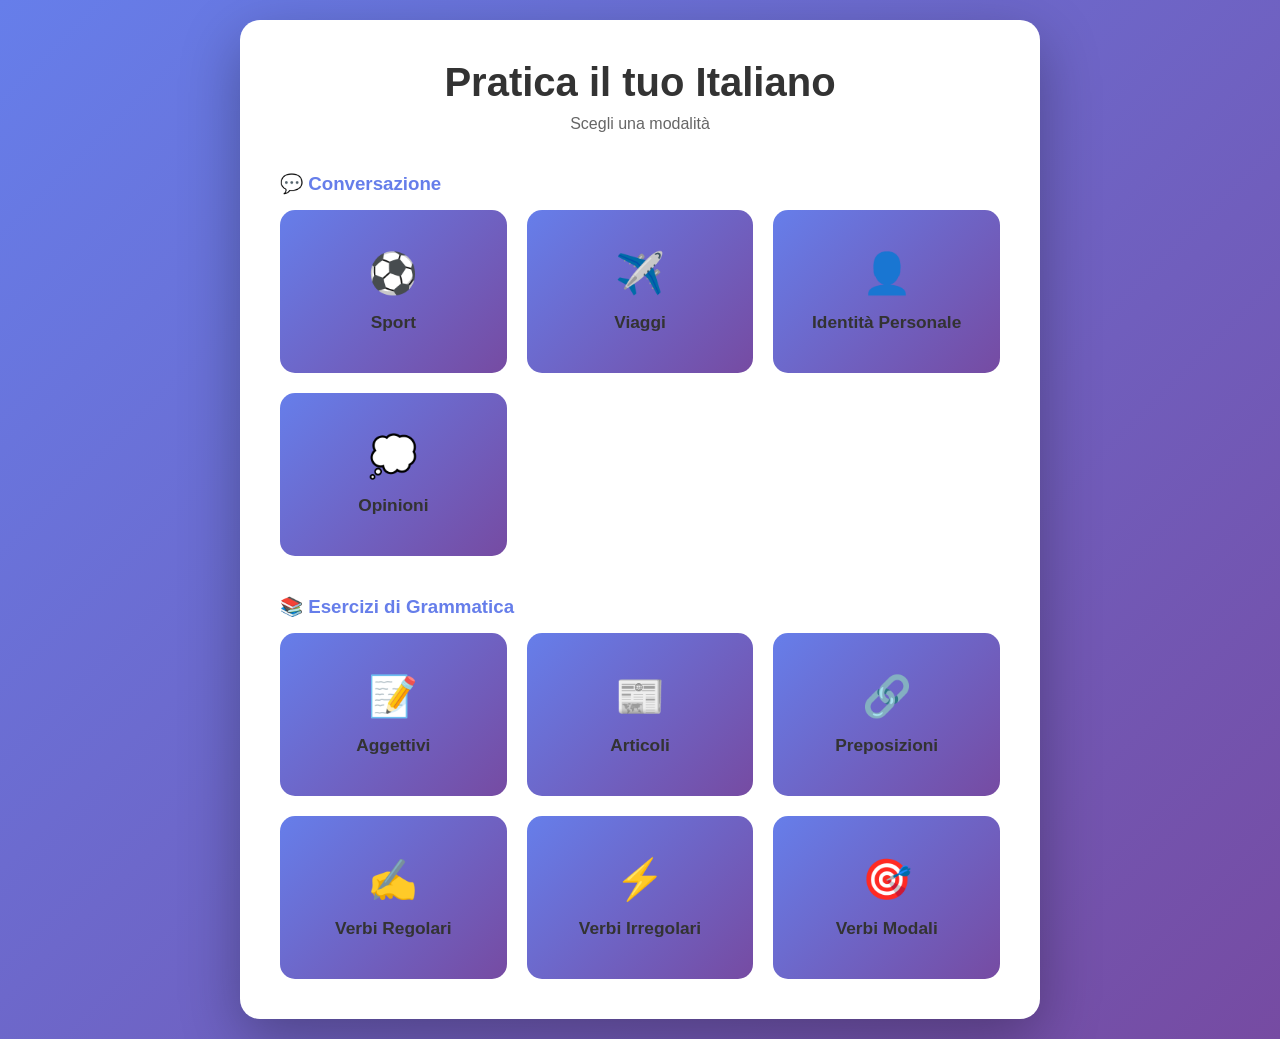
==== index.html @ 2e626b3d "moved contents to ./root/" ====
<!DOCTYPE html>
<html lang="it">
<head>
    <meta charset="UTF-8">
    <meta name="viewport" content="width=device-width, initial-scale=1.0">
    <title>Pratica Italiano - Conversazione</title>
    <link rel="stylesheet" href="styles.css">
</head>
<body>
    <div class="container">
        <!-- Topic Selection Screen -->
        <div id="topicScreen" class="screen active">
            <h1>Pratica il tuo Italiano</h1>
            <p class="subtitle">Scegli una modalità</p>
            
            <h3 style="margin-top: 30px; margin-bottom: 15px; color: #667eea;">💬 Conversazione</h3>
            <div class="topic-grid">
                <button class="topic-card" data-topic="sports" data-mode="conversation">
                    <span class="icon">⚽</span>
                    <h3>Sport</h3>
                </button>
                <button class="topic-card" data-topic="travel" data-mode="conversation">
                    <span class="icon">✈️</span>
                    <h3>Viaggi</h3>
                </button>
                <button class="topic-card" data-topic="identity" data-mode="conversation">
                    <span class="icon">👤</span>
                    <h3>Identità Personale</h3>
                </button>
                <button class="topic-card" data-topic="opinions" data-mode="conversation">
                    <span class="icon">💭</span>
                    <h3>Opinioni</h3>
                </button>
            </div>

            <h3 style="margin-top: 40px; margin-bottom: 15px; color: #667eea;">📚 Esercizi di Grammatica</h3>
            <div class="topic-grid">
                <button class="topic-card" data-category="adjectives" data-mode="drills">
                    <span class="icon">📝</span>
                    <h3>Aggettivi</h3>
                </button>
                <button class="topic-card" data-category="articles" data-mode="drills">
                    <span class="icon">📰</span>
                    <h3>Articoli</h3>
                </button>
                <button class="topic-card" data-category="prepositions" data-mode="drills">
                    <span class="icon">🔗</span>
                    <h3>Preposizioni</h3>
                </button>
                <button class="topic-card" data-category="regular_verbs" data-mode="drills">
                    <span class="icon">✍️</span>
                    <h3>Verbi Regolari</h3>
                </button>
                <button class="topic-card" data-category="irregular_verbs" data-mode="drills">
                    <span class="icon">⚡</span>
                    <h3>Verbi Irregolari</h3>
                </button>
                <button class="topic-card" data-category="modal_verbs" data-mode="drills">
                    <span class="icon">🎯</span>
                    <h3>Verbi Modali</h3>
                </button>
            </div>
        </div>

        <!-- Difficulty Selection Screen -->
        <div id="difficultyScreen" class="screen">
            <h2>Scegli la difficoltà</h2>
            <p class="subtitle">Questo determina il tempo per rispondere</p>
            <div class="difficulty-grid">
                <button class="difficulty-btn" data-difficulty="easy">
                    <h3>Facile</h3>
                    <p>30 secondi</p>
                </button>
                <button class="difficulty-btn" data-difficulty="medium">
                    <h3>Medio</h3>
                    <p>20 secondi</p>
                </button>
                <button class="difficulty-btn" data-difficulty="hard">
                    <h3>Difficile</h3>
                    <p>10 secondi</p>
                </button>
            </div>
            
            <div id="answerTypeSelection" style="margin-top: 30px;">
                <p class="subtitle">Tipo di risposta</p>
                <div class="difficulty-grid">
                    <button class="difficulty-btn" data-answertype="short">
                        <h3>Breve</h3>
                        <p>Risposte rapide</p>
                    </button>
                    <button class="difficulty-btn" data-answertype="long">
                        <h3>Elaborata</h3>
                        <p>Risposte complete</p>
                    </button>
                    <button class="difficulty-btn" data-answertype="both">
                        <h3>Entrambe</h3>
                        <p>Miste</p>
                    </button>
                </div>
            </div>
            
            <button id="backToTopics" class="back-btn">← Indietro</button>
        </div>

        <!-- Drills Category Selection Screen -->
        <div id="drillsScreen" class="screen">
            <h2 id="drillsCategoryTitle">Scegli un esercizio</h2>
            <div id="drillsList" class="topic-grid"></div>
            <button id="backToTopicsFromDrills" class="back-btn">← Indietro</button>
        </div>

        <!-- Practice Screen -->
        <div id="practiceScreen" class="screen">
            <div class="practice-header">
                <button id="exitPractice" class="back-btn">← Esci</button>
                <div class="timer-container">
                    <div class="timer" id="timer">30</div>
                </div>
            </div>
            
            <!-- Rules box for drills -->
            <div id="rulesBox" class="info-box hidden">
                <h4>Regole:</h4>
                <div id="rulesText"></div>
            </div>
            
            <div class="flashcard">
                <div class="question" id="question"></div>
                <!-- Input for drills -->
                <input type="text" id="drillInput" class="drill-input hidden" placeholder="Scrivi la risposta...">
            </div>

            <div class="controls">
                <button id="rulesBtn" class="control-btn rules-btn hidden">📖 Regole</button>
                <button id="hintBtn" class="control-btn hint-btn">💡 Suggerimento</button>
                <button id="answerBtn" class="control-btn answer-btn">✓ Vedi Risposta</button>
                <button id="checkBtn" class="control-btn check-btn hidden">✓ Controlla</button>
                <button id="nextBtn" class="control-btn next-btn">Prossima →</button>
            </div>

            <div id="hintBox" class="info-box hidden">
                <h4>Suggerimento:</h4>
                <p id="hintText"></p>
            </div>

            <div id="answerBox" class="info-box hidden">
                <h4 id="answerBoxTitle">Risposte possibili:</h4>
                <div id="answerText"></div>
            </div>
            
            <div id="feedbackBox" class="info-box hidden">
                <h4 id="feedbackTitle">Risultato:</h4>
                <p id="feedbackText"></p>
            </div>
        </div>
    </div>

    <script src="data/questions.js"></script>
    <script src="data/drills-metadata.js"></script>
    <script src="data/drills-data.js"></script>
    <script src="app.js"></script>
</body>
</html>
---- styles.css ----
* {
    margin: 0;
    padding: 0;
    box-sizing: border-box;
}

body {
    font-family: 'Segoe UI', Tahoma, Geneva, Verdana, sans-serif;
    background: linear-gradient(135deg, #667eea 0%, #764ba2 100%);
    min-height: 100vh;
    display: flex;
    justify-content: center;
    align-items: center;
    padding: 20px;
}

.container {
    width: 100%;
    max-width: 800px;
}

.screen {
    display: none;
    background: white;
    border-radius: 20px;
    padding: 40px;
    box-shadow: 0 20px 60px rgba(0, 0, 0, 0.3);
}

.screen.active {
    display: block;
    animation: fadeIn 0.3s ease-in;
}

@keyframes fadeIn {
    from { opacity: 0; transform: translateY(20px); }
    to { opacity: 1; transform: translateY(0); }
}

h1 {
    text-align: center;
    color: #333;
    margin-bottom: 10px;
    font-size: 2.5em;
}

h2 {
    text-align: center;
    color: #333;
    margin-bottom: 10px;
    font-size: 2em;
}

.subtitle {
    text-align: center;
    color: #666;
    margin-bottom: 40px;
}

.topic-grid {
    display: grid;
    grid-template-columns: repeat(auto-fit, minmax(200px, 1fr));
    gap: 20px;
}

.topic-card {
    background: linear-gradient(135deg, #667eea 0%, #764ba2 100%);
    border: none;
    border-radius: 15px;
    padding: 40px 20px;
    cursor: pointer;
    transition: transform 0.2s, box-shadow 0.2s;
    color: white;
}

.topic-card:hover {
    transform: translateY(-5px);
    box-shadow: 0 10px 30px rgba(0, 0, 0, 0.2);
}

.topic-card .icon {
    font-size: 3em;
    display: block;
    margin-bottom: 15px;
}

.topic-card h3 {
    font-size: 1.3em;
}

.difficulty-grid {
    display: grid;
    grid-template-columns: repeat(auto-fit, minmax(150px, 1fr));
    gap: 20px;
    margin-bottom: 30px;
}

.difficulty-btn {
    background: white;
    border: 3px solid #667eea;
    border-radius: 15px;
    padding: 30px 20px;
    cursor: pointer;
    transition: all 0.2s;
}

.difficulty-btn:hover {
    background: #667eea;
    color: white;
    transform: scale(1.05);
}

.difficulty-btn h3 {
    margin-bottom: 10px;
    color: inherit;
}

.difficulty-btn p {
    color: #666;
    font-size: 0.9em;
}

.difficulty-btn:hover p {
    color: white;
}

.back-btn {
    background: #e0e0e0;
    border: none;
    padding: 10px 20px;
    border-radius: 8px;
    cursor: pointer;
    font-size: 1em;
    transition: background 0.2s;
}

.back-btn:hover {
    background: #d0d0d0;
}

.practice-header {
    display: flex;
    justify-content: space-between;
    align-items: center;
    margin-bottom: 30px;
}

.timer-container {
    background: #667eea;
    border-radius: 50%;
    width: 80px;
    height: 80px;
    display: flex;
    justify-content: center;
    align-items: center;
}

.timer {
    color: white;
    font-size: 2em;
    font-weight: bold;
}

.timer.warning {
    animation: pulse 0.5s infinite;
}

@keyframes pulse {
    0%, 100% { transform: scale(1); }
    50% { transform: scale(1.1); }
}

.flashcard {
    background: linear-gradient(135deg, #f093fb 0%, #f5576c 100%);
    border-radius: 15px;
    padding: 60px 40px;
    margin-bottom: 30px;
    min-height: 200px;
    display: flex;
    align-items: center;
    justify-content: center;
}

.question {
    color: white;
    font-size: 1.8em;
    text-align: center;
    font-weight: 500;
}

.controls {
    display: flex;
    gap: 15px;
    margin-bottom: 20px;
    flex-wrap: wrap;
}

.control-btn {
    flex: 1;
    min-width: 150px;
    padding: 15px 25px;
    border: none;
    border-radius: 10px;
    font-size: 1.1em;
    cursor: pointer;
    transition: all 0.2s;
    font-weight: 500;
}

.hint-btn {
    background: #ffd93d;
    color: #333;
}

.hint-btn:hover {
    background: #ffcd00;
    transform: translateY(-2px);
}

.answer-btn {
    background: #6bcf7f;
    color: white;
}

.answer-btn:hover {
    background: #5ab56b;
    transform: translateY(-2px);
}

.next-btn {
    background: #667eea;
    color: white;
}

.next-btn:hover {
    background: #5568d3;
    transform: translateY(-2px);
}

.info-box {
    background: #f5f5f5;
    border-left: 4px solid #667eea;
    border-radius: 8px;
    padding: 20px;
    margin-bottom: 15px;
}

.info-box.hidden {
    display: none;
}

.info-box h4 {
    color: #667eea;
    margin-bottom: 10px;
}

.info-box p, .info-box ul {
    color: #333;
    line-height: 1.6;
}

.info-box ul {
    list-style: none;
    padding-left: 0;
}

.info-box li {
    padding: 8px 0;
    border-bottom: 1px solid #e0e0e0;
}

.info-box li:last-child {
    border-bottom: none;
}

@media (max-width: 600px) {
    .screen {
        padding: 20px;
    }
    
    h1 {
        font-size: 2em;
    }
    
    .question {
        font-size: 1.4em;
    }
    
    .controls {
        flex-direction: column;
    }
    
    .control-btn {
        width: 100%;
    }
}


/* Drill-specific styles */
.drill-input {
    width: 100%;
    max-width: 400px;
    padding: 15px;
    font-size: 1.2em;
    border: 3px solid white;
    border-radius: 10px;
    margin-top: 20px;
    text-align: center;
    background: rgba(255, 255, 255, 0.9);
}

.drill-input.hidden {
    display: none;
}

.drill-input:focus {
    outline: none;
    border-color: #ffd93d;
}

.drill-input.correct {
    border-color: #6bcf7f;
    background: #e8f5e9;
}

.drill-input.incorrect {
    border-color: #f5576c;
    background: #ffebee;
}

.rules-btn {
    background: #9c27b0;
    color: white;
}

.rules-btn:hover {
    background: #7b1fa2;
    transform: translateY(-2px);
}

.check-btn {
    background: #2196f3;
    color: white;
}

.check-btn:hover {
    background: #1976d2;
    transform: translateY(-2px);
}

#rulesBox {
    background: #f3e5f5;
    border-left: 4px solid #9c27b0;
}

#rulesBox h4 {
    color: #9c27b0;
}

#feedbackBox.correct {
    background: #e8f5e9;
    border-left: 4px solid #6bcf7f;
}

#feedbackBox.correct h4 {
    color: #6bcf7f;
}

#feedbackBox.incorrect {
    background: #ffebee;
    border-left: 4px solid #f5576c;
}

#feedbackBox.incorrect h4 {
    color: #f5576c;
}

#rulesText {
    white-space: pre-wrap;
    line-height: 1.6;
}

h3 {
    color: #333;
}
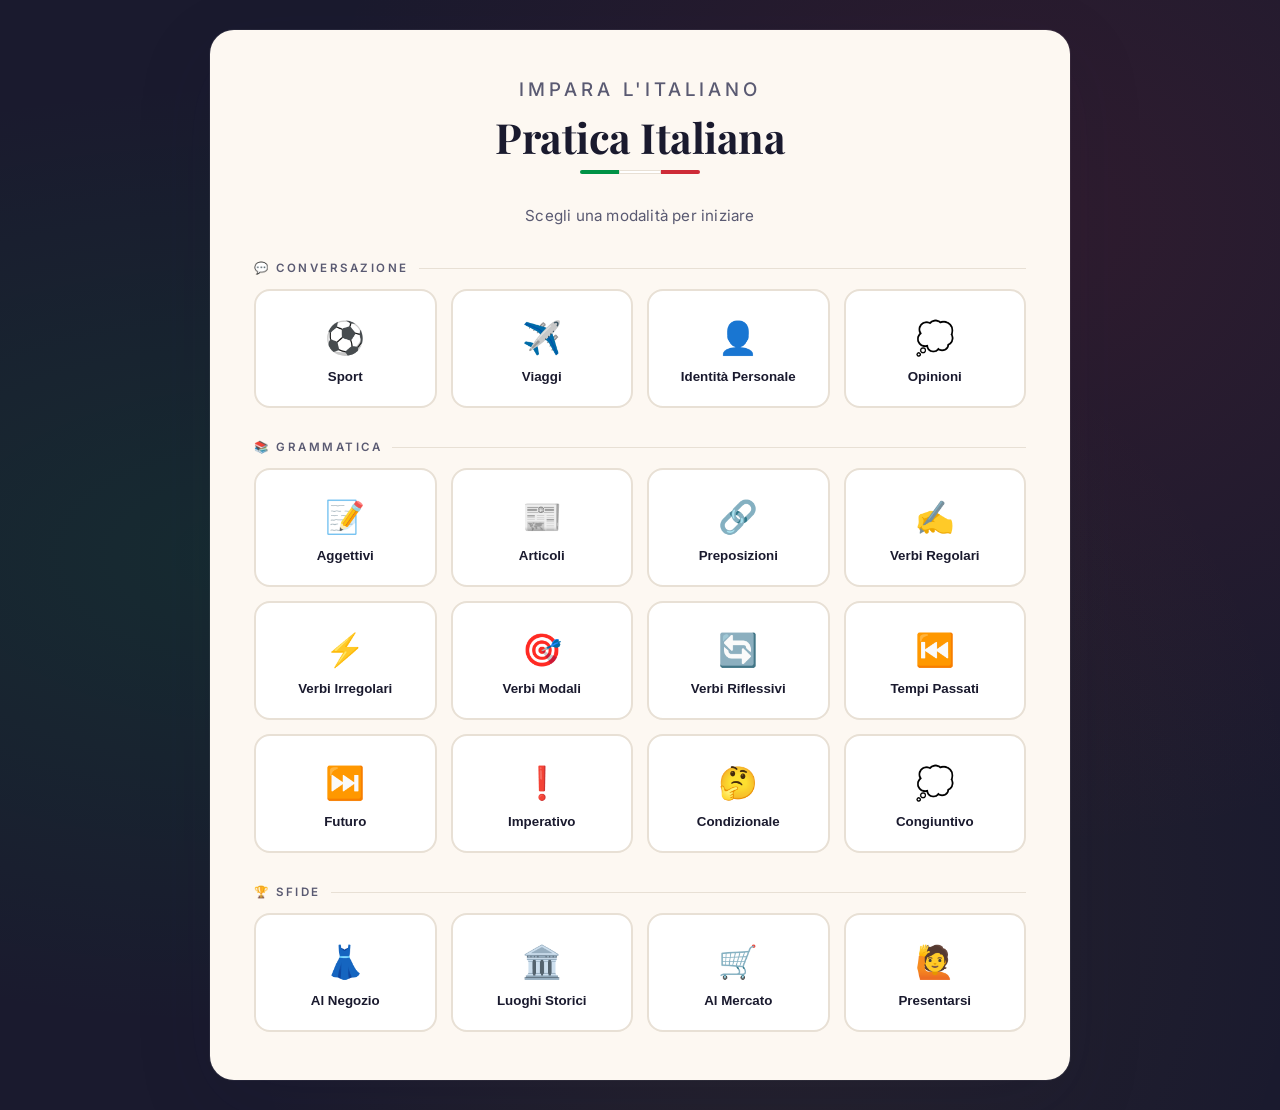
==== commit 53da321c: "Add files via upload" ====
--- a/index.html
+++ b/index.html
@@ -3,17 +3,21 @@
 <head>
     <meta charset="UTF-8">
     <meta name="viewport" content="width=device-width, initial-scale=1.0">
-    <title>Pratica Italiano - Conversazione</title>
+    <title>Pratica Italiano — Conversazione</title>
+    <link rel="preconnect" href="https://fonts.googleapis.com">
+    <link rel="preconnect" href="https://fonts.gstatic.com" crossorigin>
+    <link href="https://fonts.googleapis.com/css2?family=Playfair+Display:wght@600;700&family=Inter:wght@400;500;600&display=swap" rel="stylesheet">
     <link rel="stylesheet" href="styles.css">
 </head>
 <body>
     <div class="container">
         <!-- Topic Selection Screen -->
         <div id="topicScreen" class="screen active">
-            <h1>Pratica il tuo Italiano</h1>
-            <p class="subtitle">Scegli una modalità</p>
-            
-            <h3 style="margin-top: 30px; margin-bottom: 15px; color: #667eea;">💬 Conversazione</h3>
+            <h1><span class="flag">Impara l'italiano</span>Pratica Italiana</h1>
+            <div class="flag-bar"><span></span><span></span><span></span></div>
+            <p class="subtitle">Scegli una modalità per iniziare</p>
+            
+            <div class="section-label">💬 Conversazione</div>
             <div class="topic-grid">
                 <button class="topic-card" data-topic="sports" data-mode="conversation">
                     <span class="icon">⚽</span>
@@ -33,7 +37,7 @@
                 </button>
             </div>
 
-            <h3 style="margin-top: 40px; margin-bottom: 15px; color: #667eea;">📚 Esercizi di Grammatica</h3>
+            <div class="section-label">📚 Grammatica</div>
             <div class="topic-grid">
                 <button class="topic-card" data-category="adjectives" data-mode="drills">
                     <span class="icon">📝</span>
@@ -58,6 +62,50 @@
                 <button class="topic-card" data-category="modal_verbs" data-mode="drills">
                     <span class="icon">🎯</span>
                     <h3>Verbi Modali</h3>
+                </button>
+                <button class="topic-card" data-category="reflexive_verbs" data-mode="drills">
+                    <span class="icon">🔄</span>
+                    <h3>Verbi Riflessivi</h3>
+                </button>
+                <button class="topic-card" data-category="past_tenses" data-mode="drills">
+                    <span class="icon">⏮️</span>
+                    <h3>Tempi Passati</h3>
+                </button>
+                <button class="topic-card" data-category="future_tense" data-mode="drills">
+                    <span class="icon">⏭️</span>
+                    <h3>Futuro</h3>
+                </button>
+                <button class="topic-card" data-category="imperativo" data-mode="drills">
+                    <span class="icon">❗</span>
+                    <h3>Imperativo</h3>
+                </button>
+                <button class="topic-card" data-category="condizionale" data-mode="drills">
+                    <span class="icon">🤔</span>
+                    <h3>Condizionale</h3>
+                </button>
+                <button class="topic-card" data-category="congiuntivo" data-mode="drills">
+                    <span class="icon">💭</span>
+                    <h3>Congiuntivo</h3>
+                </button>
+            </div>
+
+            <div class="section-label">🏆 Sfide</div>
+            <div class="topic-grid">
+                <button class="topic-card" data-challenge="ch_01" data-mode="challenge">
+                    <span class="icon">👗</span>
+                    <h3>Al Negozio</h3>
+                </button>
+                <button class="topic-card" data-challenge="ch_02" data-mode="challenge">
+                    <span class="icon">🏛️</span>
+                    <h3>Luoghi Storici</h3>
+                </button>
+                <button class="topic-card" data-challenge="ch_03" data-mode="challenge">
+                    <span class="icon">🛒</span>
+                    <h3>Al Mercato</h3>
+                </button>
+                <button class="topic-card" data-challenge="ch_04" data-mode="challenge">
+                    <span class="icon">🙋</span>
+                    <h3>Presentarsi</h3>
                 </button>
             </div>
         </div>
@@ -109,6 +157,42 @@
             <button id="backToTopicsFromDrills" class="back-btn">← Indietro</button>
         </div>
 
+        <!-- Challenge Practice Screen -->
+        <div id="challengeScreen" class="screen">
+            <div class="practice-header">
+                <button id="exitChallenge" class="back-btn">← Esci</button>
+                <div class="challenge-progress">
+                    <span id="challengeProgressText">1 / 20</span>
+                </div>
+            </div>
+
+            <div class="challenge-meta">
+                <div class="challenge-situation" id="challengeSituation"></div>
+                <div class="challenge-tags" id="challengeTags"></div>
+            </div>
+
+            <div class="flashcard">
+                <div class="question" id="challengeQuestion"></div>
+                <input type="text" id="challengeInput" class="drill-input" placeholder="Scrivi la risposta...">
+            </div>
+
+            <div class="controls">
+                <button id="challengeHintBtn" class="control-btn hint-btn">💡 Suggerimento</button>
+                <button id="challengeCheckBtn" class="control-btn check-btn">✓ Controlla</button>
+                <button id="challengeNextBtn" class="control-btn next-btn">Prossima →</button>
+            </div>
+
+            <div id="challengeHintBox" class="info-box hidden">
+                <h4>Suggerimento:</h4>
+                <p id="challengeHintText"></p>
+            </div>
+
+            <div id="challengeFeedbackBox" class="info-box hidden">
+                <h4 id="challengeFeedbackTitle">Risultato:</h4>
+                <p id="challengeFeedbackText"></p>
+            </div>
+        </div>
+
         <!-- Practice Screen -->
         <div id="practiceScreen" class="screen">
             <div class="practice-header">
@@ -158,6 +242,13 @@
     <script src="data/questions.js"></script>
     <script src="data/drills-metadata.js"></script>
     <script src="data/drills-data.js"></script>
+    <script src="data/challenges-data.js"></script>
+    <script>
+        window.onerror = function(msg, src, line, col, err) {
+            document.body.innerHTML = '<div style="padding:30px;font-family:monospace;background:#fff;color:#c00;font-size:14px"><strong>JS Error:</strong><br>' + msg + '<br>File: ' + src + '<br>Line: ' + line + '</div>';
+            return false;
+        };
+    </script>
     <script src="app.js"></script>
 </body>
 </html>
--- a/styles.css
+++ b/styles.css
@@ -1,3 +1,25 @@
+/* ─── Italian Practice App — Mediterranean Design ─────────────────────────── */
+
+@import url('https://fonts.googleapis.com/css2?family=Playfair+Display:wght@600;700&family=Inter:wght@400;500;600&display=swap');
+
+:root {
+    --verde:      #009246;
+    --verde-dark: #007a38;
+    --verde-soft: #e8f5ee;
+    --rosso:      #ce2b37;
+    --rosso-dark: #a8202b;
+    --rosso-soft: #fdecea;
+    --bianco:     #ffffff;
+    --crema:      #fdf8f2;
+    --sabbia:     #f5ede0;
+    --oro:        #c8922a;
+    --oro-soft:   #fef3e2;
+    --testo:      #1a1a2e;
+    --testo-soft: #5a5a72;
+    --bordo:      #e8e0d5;
+    --ombra:      rgba(26, 26, 46, 0.12);
+}
+
 * {
     margin: 0;
     padding: 0;
@@ -5,258 +27,467 @@
 }
 
 body {
-    font-family: 'Segoe UI', Tahoma, Geneva, Verdana, sans-serif;
-    background: linear-gradient(135deg, #667eea 0%, #764ba2 100%);
+    font-family: 'Inter', 'Segoe UI', sans-serif;
+    background-color: #1a1a2e;
+    background-image:
+        radial-gradient(ellipse at 20% 50%, rgba(0, 146, 70, 0.15) 0%, transparent 60%),
+        radial-gradient(ellipse at 80% 20%, rgba(206, 43, 55, 0.12) 0%, transparent 50%),
+        radial-gradient(ellipse at 60% 80%, rgba(200, 146, 42, 0.08) 0%, transparent 50%);
     min-height: 100vh;
+    display: flex;
+    justify-content: center;
+    align-items: flex-start;
+    padding: 30px 20px;
+}
+
+.container {
+    width: 100%;
+    max-width: 860px;
+}
+
+/* ─── Screens ─────────────────────────────────────────────────────────────── */
+
+.screen {
+    display: none;
+    background: var(--crema);
+    border-radius: 24px;
+    padding: 48px 44px;
+    box-shadow: 0 24px 80px var(--ombra), 0 0 0 1px rgba(255,255,255,0.06);
+}
+
+.screen.active {
+    display: block;
+    animation: fadeUp 0.35s cubic-bezier(0.22, 1, 0.36, 1);
+}
+
+@keyframes fadeUp {
+    from { opacity: 0; transform: translateY(24px); }
+    to   { opacity: 1; transform: translateY(0); }
+}
+
+/* ─── Typography ──────────────────────────────────────────────────────────── */
+
+h1 {
+    font-family: 'Playfair Display', Georgia, serif;
+    text-align: center;
+    color: var(--testo);
+    font-size: 2.6em;
+    font-weight: 700;
+    letter-spacing: -0.5px;
+    margin-bottom: 6px;
+}
+
+h1 span.flag {
+    display: block;
+    font-size: 0.45em;
+    font-family: 'Inter', sans-serif;
+    font-weight: 500;
+    letter-spacing: 4px;
+    text-transform: uppercase;
+    color: var(--testo-soft);
+    margin-bottom: 8px;
+}
+
+h2 {
+    font-family: 'Playfair Display', Georgia, serif;
+    text-align: center;
+    color: var(--testo);
+    font-size: 1.9em;
+    margin-bottom: 8px;
+}
+
+h3 {
+    color: var(--testo);
+    font-weight: 600;
+}
+
+.subtitle {
+    text-align: center;
+    color: var(--testo-soft);
+    font-size: 0.95em;
+    margin-bottom: 36px;
+    letter-spacing: 0.2px;
+}
+
+/* ─── Italian flag accent bar ─────────────────────────────────────────────── */
+
+.flag-bar {
+    display: flex;
+    height: 4px;
+    border-radius: 2px;
+    overflow: hidden;
+    margin: 0 auto 32px;
+    width: 120px;
+}
+
+.flag-bar span {
+    flex: 1;
+}
+
+.flag-bar span:nth-child(1) { background: var(--verde); }
+.flag-bar span:nth-child(2) { background: var(--bianco); border: 1px solid var(--bordo); }
+.flag-bar span:nth-child(3) { background: var(--rosso); }
+
+/* ─── Section labels ──────────────────────────────────────────────────────── */
+
+.section-label {
+    font-size: 0.72em;
+    font-weight: 600;
+    letter-spacing: 2.5px;
+    text-transform: uppercase;
+    color: var(--testo-soft);
+    margin: 32px 0 14px;
+    display: flex;
+    align-items: center;
+    gap: 10px;
+}
+
+.section-label::after {
+    content: '';
+    flex: 1;
+    height: 1px;
+    background: var(--bordo);
+}
+
+/* ─── Topic / Category Cards ──────────────────────────────────────────────── */
+
+.topic-grid {
+    display: grid;
+    grid-template-columns: repeat(auto-fill, minmax(180px, 1fr));
+    gap: 14px;
+}
+
+.topic-card {
+    background: var(--bianco);
+    border: 2px solid var(--bordo);
+    border-radius: 16px;
+    padding: 28px 16px 22px;
+    cursor: pointer;
+    transition: transform 0.18s ease, box-shadow 0.18s ease, border-color 0.18s ease;
+    color: var(--testo);
+    text-align: center;
+    position: relative;
+    overflow: hidden;
+}
+
+.topic-card::before {
+    content: '';
+    position: absolute;
+    top: 0; left: 0; right: 0;
+    height: 3px;
+    background: linear-gradient(90deg, var(--verde), var(--rosso));
+    opacity: 0;
+    transition: opacity 0.18s ease;
+}
+
+.topic-card:hover {
+    transform: translateY(-4px);
+    box-shadow: 0 12px 32px rgba(0, 146, 70, 0.15);
+    border-color: var(--verde);
+}
+
+.topic-card:hover::before {
+    opacity: 1;
+}
+
+.topic-card .icon {
+    font-size: 2.4em;
+    display: block;
+    margin-bottom: 12px;
+}
+
+.topic-card h3 {
+    font-size: 1em;
+    font-weight: 600;
+    color: var(--testo);
+}
+
+/* ─── Difficulty Buttons ──────────────────────────────────────────────────── */
+
+.difficulty-grid {
+    display: grid;
+    grid-template-columns: repeat(auto-fit, minmax(140px, 1fr));
+    gap: 14px;
+    margin-bottom: 28px;
+}
+
+.difficulty-btn {
+    background: var(--bianco);
+    border: 2px solid var(--bordo);
+    border-radius: 14px;
+    padding: 24px 16px;
+    cursor: pointer;
+    transition: all 0.18s ease;
+    text-align: center;
+}
+
+.difficulty-btn:hover {
+    border-color: var(--verde);
+    background: var(--verde-soft);
+    transform: scale(1.03);
+}
+
+.difficulty-btn h3 {
+    font-size: 1em;
+    margin-bottom: 6px;
+    color: var(--testo);
+}
+
+.difficulty-btn p {
+    color: var(--testo-soft);
+    font-size: 0.85em;
+}
+
+/* ─── Back Button ─────────────────────────────────────────────────────────── */
+
+.back-btn {
+    background: transparent;
+    border: 1.5px solid var(--bordo);
+    color: var(--testo-soft);
+    padding: 9px 18px;
+    border-radius: 8px;
+    cursor: pointer;
+    font-size: 0.9em;
+    font-family: 'Inter', sans-serif;
+    transition: all 0.15s ease;
+}
+
+.back-btn:hover {
+    border-color: var(--testo-soft);
+    color: var(--testo);
+    background: var(--sabbia);
+}
+
+/* ─── Practice Header ─────────────────────────────────────────────────────── */
+
+.practice-header {
+    display: flex;
+    justify-content: space-between;
+    align-items: center;
+    margin-bottom: 28px;
+}
+
+/* ─── Timer ───────────────────────────────────────────────────────────────── */
+
+.timer-container {
+    width: 72px;
+    height: 72px;
+    border-radius: 50%;
+    background: var(--bianco);
+    border: 3px solid var(--verde);
     display: flex;
     justify-content: center;
     align-items: center;
-    padding: 20px;
-}
-
-.container {
-    width: 100%;
-    max-width: 800px;
-}
-
-.screen {
-    display: none;
-    background: white;
-    border-radius: 20px;
-    padding: 40px;
-    box-shadow: 0 20px 60px rgba(0, 0, 0, 0.3);
-}
-
-.screen.active {
-    display: block;
-    animation: fadeIn 0.3s ease-in;
-}
-
-@keyframes fadeIn {
-    from { opacity: 0; transform: translateY(20px); }
-    to { opacity: 1; transform: translateY(0); }
-}
-
-h1 {
-    text-align: center;
-    color: #333;
-    margin-bottom: 10px;
-    font-size: 2.5em;
-}
-
-h2 {
-    text-align: center;
-    color: #333;
-    margin-bottom: 10px;
-    font-size: 2em;
-}
-
-.subtitle {
-    text-align: center;
-    color: #666;
-    margin-bottom: 40px;
-}
-
-.topic-grid {
-    display: grid;
-    grid-template-columns: repeat(auto-fit, minmax(200px, 1fr));
-    gap: 20px;
-}
-
-.topic-card {
-    background: linear-gradient(135deg, #667eea 0%, #764ba2 100%);
-    border: none;
-    border-radius: 15px;
-    padding: 40px 20px;
-    cursor: pointer;
-    transition: transform 0.2s, box-shadow 0.2s;
-    color: white;
-}
-
-.topic-card:hover {
-    transform: translateY(-5px);
-    box-shadow: 0 10px 30px rgba(0, 0, 0, 0.2);
-}
-
-.topic-card .icon {
-    font-size: 3em;
-    display: block;
-    margin-bottom: 15px;
-}
-
-.topic-card h3 {
-    font-size: 1.3em;
-}
-
-.difficulty-grid {
-    display: grid;
-    grid-template-columns: repeat(auto-fit, minmax(150px, 1fr));
-    gap: 20px;
-    margin-bottom: 30px;
-}
-
-.difficulty-btn {
-    background: white;
-    border: 3px solid #667eea;
-    border-radius: 15px;
-    padding: 30px 20px;
-    cursor: pointer;
-    transition: all 0.2s;
-}
-
-.difficulty-btn:hover {
-    background: #667eea;
-    color: white;
-    transform: scale(1.05);
-}
-
-.difficulty-btn h3 {
-    margin-bottom: 10px;
-    color: inherit;
-}
-
-.difficulty-btn p {
-    color: #666;
-    font-size: 0.9em;
-}
-
-.difficulty-btn:hover p {
-    color: white;
-}
-
-.back-btn {
-    background: #e0e0e0;
-    border: none;
-    padding: 10px 20px;
-    border-radius: 8px;
-    cursor: pointer;
-    font-size: 1em;
-    transition: background 0.2s;
-}
-
-.back-btn:hover {
-    background: #d0d0d0;
-}
-
-.practice-header {
-    display: flex;
-    justify-content: space-between;
-    align-items: center;
-    margin-bottom: 30px;
-}
-
-.timer-container {
-    background: #667eea;
-    border-radius: 50%;
-    width: 80px;
-    height: 80px;
-    display: flex;
-    justify-content: center;
-    align-items: center;
+    box-shadow: 0 4px 16px rgba(0, 146, 70, 0.2);
+    transition: border-color 0.3s;
 }
 
 .timer {
-    color: white;
-    font-size: 2em;
-    font-weight: bold;
+    color: var(--verde);
+    font-size: 1.7em;
+    font-weight: 700;
+    font-family: 'Inter', sans-serif;
+    transition: color 0.3s;
 }
 
 .timer.warning {
     animation: pulse 0.5s infinite;
 }
 
+.timer-container:has(.timer.warning) {
+    border-color: var(--rosso);
+}
+
+.timer.warning {
+    color: var(--rosso);
+}
+
 @keyframes pulse {
     0%, 100% { transform: scale(1); }
-    50% { transform: scale(1.1); }
-}
+    50%       { transform: scale(1.12); }
+}
+
+/* ─── Flashcard ───────────────────────────────────────────────────────────── */
 
 .flashcard {
-    background: linear-gradient(135deg, #f093fb 0%, #f5576c 100%);
-    border-radius: 15px;
-    padding: 60px 40px;
-    margin-bottom: 30px;
-    min-height: 200px;
-    display: flex;
+    background: var(--bianco);
+    border: 2px solid var(--bordo);
+    border-radius: 20px;
+    padding: 52px 40px;
+    margin-bottom: 24px;
+    min-height: 190px;
+    display: flex;
+    flex-direction: column;
     align-items: center;
     justify-content: center;
+    position: relative;
+    overflow: hidden;
+    box-shadow: 0 4px 20px rgba(0,0,0,0.05);
+}
+
+.flashcard::before {
+    content: '';
+    position: absolute;
+    left: 0; top: 0; bottom: 0;
+    width: 5px;
+    background: linear-gradient(180deg, var(--verde), var(--rosso));
 }
 
 .question {
-    color: white;
-    font-size: 1.8em;
-    text-align: center;
-    font-weight: 500;
-}
+    color: var(--testo);
+    font-family: 'Playfair Display', Georgia, serif;
+    font-size: 1.65em;
+    text-align: center;
+    font-weight: 600;
+    line-height: 1.4;
+}
+
+/* ─── Drill Input ─────────────────────────────────────────────────────────── */
+
+.drill-input {
+    width: 100%;
+    max-width: 380px;
+    padding: 14px 20px;
+    font-size: 1.15em;
+    font-family: 'Inter', sans-serif;
+    border: 2px solid var(--bordo);
+    border-radius: 10px;
+    margin-top: 22px;
+    text-align: center;
+    background: var(--crema);
+    color: var(--testo);
+    transition: border-color 0.2s, box-shadow 0.2s;
+}
+
+.drill-input.hidden { display: none; }
+
+.drill-input:focus {
+    outline: none;
+    border-color: var(--verde);
+    box-shadow: 0 0 0 3px rgba(0, 146, 70, 0.12);
+}
+
+.drill-input.correct {
+    border-color: var(--verde);
+    background: var(--verde-soft);
+    color: var(--verde-dark);
+}
+
+.drill-input.incorrect {
+    border-color: var(--rosso);
+    background: var(--rosso-soft);
+    color: var(--rosso-dark);
+}
+
+/* ─── Control Buttons ─────────────────────────────────────────────────────── */
 
 .controls {
     display: flex;
-    gap: 15px;
+    gap: 12px;
     margin-bottom: 20px;
     flex-wrap: wrap;
 }
 
 .control-btn {
     flex: 1;
-    min-width: 150px;
-    padding: 15px 25px;
+    min-width: 140px;
+    padding: 13px 20px;
     border: none;
     border-radius: 10px;
-    font-size: 1.1em;
+    font-size: 0.95em;
+    font-family: 'Inter', sans-serif;
+    font-weight: 600;
     cursor: pointer;
-    transition: all 0.2s;
-    font-weight: 500;
+    transition: all 0.18s ease;
+    letter-spacing: 0.2px;
 }
 
 .hint-btn {
-    background: #ffd93d;
-    color: #333;
+    background: var(--oro-soft);
+    color: var(--oro);
+    border: 1.5px solid #e8d5a3;
 }
 
 .hint-btn:hover {
-    background: #ffcd00;
+    background: #fde8b8;
     transform: translateY(-2px);
+    box-shadow: 0 4px 12px rgba(200, 146, 42, 0.2);
 }
 
 .answer-btn {
-    background: #6bcf7f;
+    background: var(--verde-soft);
+    color: var(--verde-dark);
+    border: 1.5px solid #b8dfc8;
+}
+
+.answer-btn:hover {
+    background: #d0edda;
+    transform: translateY(-2px);
+    box-shadow: 0 4px 12px rgba(0, 146, 70, 0.2);
+}
+
+.next-btn {
+    background: var(--verde);
     color: white;
-}
-
-.answer-btn:hover {
-    background: #5ab56b;
+    border: 1.5px solid var(--verde);
+}
+
+.next-btn:hover {
+    background: var(--verde-dark);
     transform: translateY(-2px);
-}
-
-.next-btn {
-    background: #667eea;
+    box-shadow: 0 4px 16px rgba(0, 146, 70, 0.35);
+}
+
+.rules-btn {
+    background: var(--sabbia);
+    color: var(--testo-soft);
+    border: 1.5px solid var(--bordo);
+}
+
+.rules-btn:hover {
+    background: var(--bordo);
+    color: var(--testo);
+    transform: translateY(-2px);
+}
+
+.check-btn {
+    background: var(--rosso);
     color: white;
-}
-
-.next-btn:hover {
-    background: #5568d3;
+    border: 1.5px solid var(--rosso);
+}
+
+.check-btn:hover {
+    background: var(--rosso-dark);
     transform: translateY(-2px);
-}
+    box-shadow: 0 4px 16px rgba(206, 43, 55, 0.3);
+}
+
+/* ─── Info Boxes ──────────────────────────────────────────────────────────── */
 
 .info-box {
-    background: #f5f5f5;
-    border-left: 4px solid #667eea;
-    border-radius: 8px;
-    padding: 20px;
-    margin-bottom: 15px;
-}
-
-.info-box.hidden {
-    display: none;
-}
+    background: var(--bianco);
+    border: 1.5px solid var(--bordo);
+    border-left: 4px solid var(--verde);
+    border-radius: 10px;
+    padding: 18px 20px;
+    margin-bottom: 14px;
+}
+
+.info-box.hidden { display: none; }
 
 .info-box h4 {
-    color: #667eea;
+    color: var(--verde-dark);
+    font-size: 0.85em;
+    font-weight: 600;
+    letter-spacing: 1px;
+    text-transform: uppercase;
     margin-bottom: 10px;
 }
 
 .info-box p, .info-box ul {
-    color: #333;
-    line-height: 1.6;
+    color: var(--testo);
+    line-height: 1.7;
+    font-size: 0.95em;
 }
 
 .info-box ul {
@@ -266,120 +497,101 @@
 
 .info-box li {
     padding: 8px 0;
-    border-bottom: 1px solid #e0e0e0;
-}
-
-.info-box li:last-child {
-    border-bottom: none;
-}
-
-@media (max-width: 600px) {
-    .screen {
-        padding: 20px;
-    }
-    
-    h1 {
-        font-size: 2em;
-    }
-    
-    .question {
-        font-size: 1.4em;
-    }
-    
-    .controls {
-        flex-direction: column;
-    }
-    
-    .control-btn {
-        width: 100%;
-    }
-}
-
-
-/* Drill-specific styles */
-.drill-input {
-    width: 100%;
-    max-width: 400px;
-    padding: 15px;
-    font-size: 1.2em;
-    border: 3px solid white;
-    border-radius: 10px;
-    margin-top: 20px;
-    text-align: center;
-    background: rgba(255, 255, 255, 0.9);
-}
-
-.drill-input.hidden {
-    display: none;
-}
-
-.drill-input:focus {
-    outline: none;
-    border-color: #ffd93d;
-}
-
-.drill-input.correct {
-    border-color: #6bcf7f;
-    background: #e8f5e9;
-}
-
-.drill-input.incorrect {
-    border-color: #f5576c;
-    background: #ffebee;
-}
-
-.rules-btn {
-    background: #9c27b0;
-    color: white;
-}
-
-.rules-btn:hover {
-    background: #7b1fa2;
-    transform: translateY(-2px);
-}
-
-.check-btn {
-    background: #2196f3;
-    color: white;
-}
-
-.check-btn:hover {
-    background: #1976d2;
-    transform: translateY(-2px);
-}
-
+    border-bottom: 1px solid var(--bordo);
+}
+
+.info-box li:last-child { border-bottom: none; }
+
+/* Rules box */
 #rulesBox {
-    background: #f3e5f5;
-    border-left: 4px solid #9c27b0;
-}
-
-#rulesBox h4 {
-    color: #9c27b0;
-}
-
-#feedbackBox.correct {
-    background: #e8f5e9;
-    border-left: 4px solid #6bcf7f;
-}
-
-#feedbackBox.correct h4 {
-    color: #6bcf7f;
-}
-
-#feedbackBox.incorrect {
-    background: #ffebee;
-    border-left: 4px solid #f5576c;
-}
-
-#feedbackBox.incorrect h4 {
-    color: #f5576c;
-}
+    border-left-color: var(--oro);
+    background: var(--oro-soft);
+}
+
+#rulesBox h4 { color: var(--oro); }
 
 #rulesText {
     white-space: pre-wrap;
-    line-height: 1.6;
-}
-
-h3 {
-    color: #333;
-}
+    line-height: 1.7;
+    font-size: 0.9em;
+    color: var(--testo);
+}
+
+/* Feedback boxes */
+#feedbackBox.correct {
+    border-left-color: var(--verde);
+    background: var(--verde-soft);
+}
+
+#feedbackBox.correct h4 { color: var(--verde-dark); }
+
+#feedbackBox.incorrect {
+    border-left-color: var(--rosso);
+    background: var(--rosso-soft);
+}
+
+#feedbackBox.incorrect h4 { color: var(--rosso-dark); }
+
+/* ─── Responsive ──────────────────────────────────────────────────────────── */
+
+@media (max-width: 640px) {
+    body { padding: 16px 12px; }
+
+    .screen { padding: 28px 20px; }
+
+    h1 { font-size: 2em; }
+
+    .question { font-size: 1.3em; }
+
+    .controls { flex-direction: column; }
+
+    .control-btn { width: 100%; }
+
+    .topic-grid { grid-template-columns: repeat(2, 1fr); }
+}
+
+/* ─── Challenge Screen ────────────────────────────────────────────────────── */
+
+.challenge-progress {
+    background: var(--bianco);
+    border: 2px solid var(--bordo);
+    border-radius: 20px;
+    padding: 8px 18px;
+    font-size: 0.9em;
+    font-weight: 600;
+    color: var(--testo-soft);
+    letter-spacing: 0.5px;
+}
+
+.challenge-meta {
+    margin-bottom: 20px;
+}
+
+.challenge-situation {
+    background: var(--oro-soft);
+    border-left: 4px solid var(--oro);
+    border-radius: 8px;
+    padding: 14px 18px;
+    font-size: 0.9em;
+    color: var(--testo);
+    line-height: 1.5;
+    margin-bottom: 10px;
+    font-style: italic;
+}
+
+.challenge-tags {
+    display: flex;
+    flex-wrap: wrap;
+    gap: 6px;
+}
+
+.challenge-tag {
+    background: var(--verde-soft);
+    color: var(--verde-dark);
+    border: 1px solid #b8dfc8;
+    border-radius: 20px;
+    padding: 3px 12px;
+    font-size: 0.75em;
+    font-weight: 600;
+    letter-spacing: 0.3px;
+}
